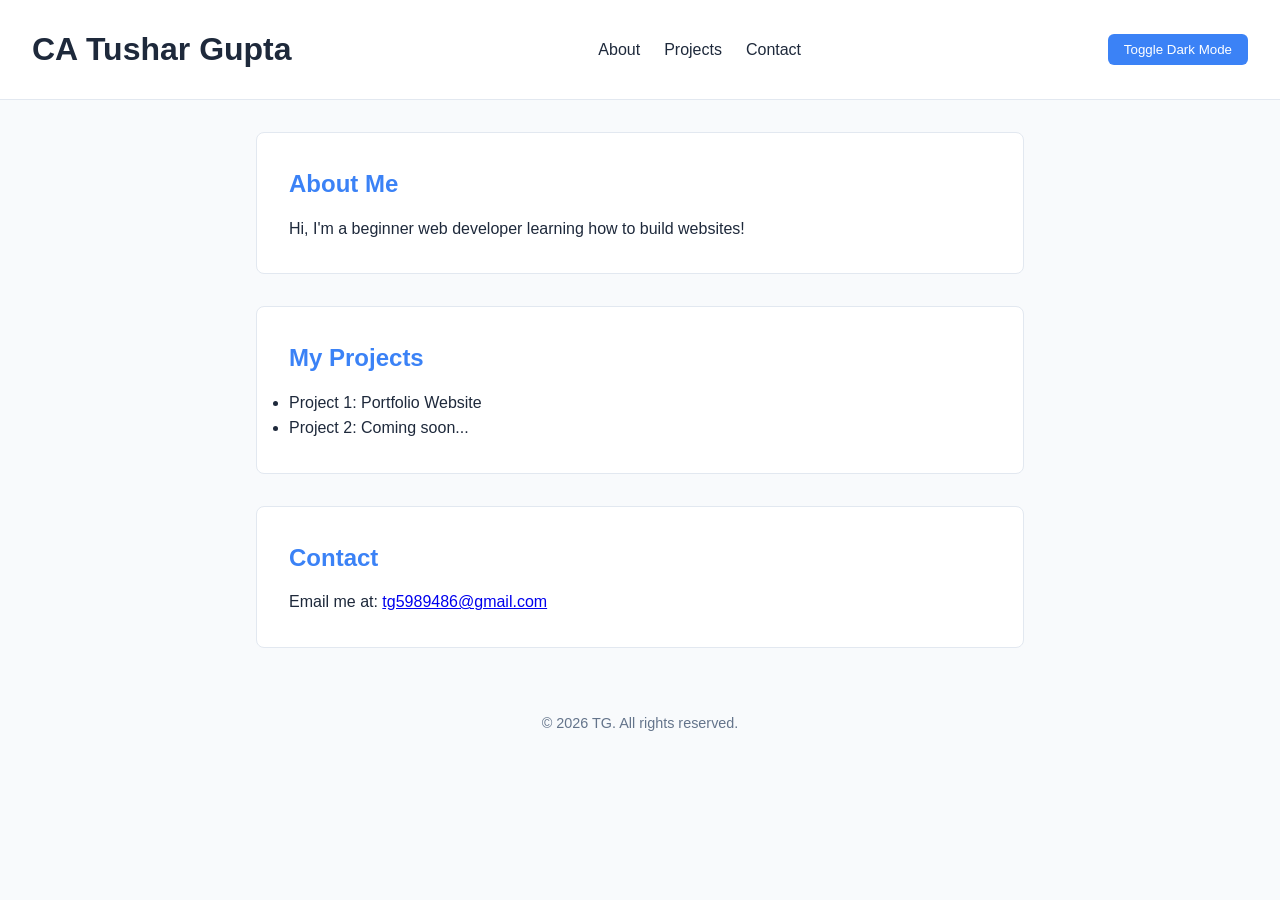
==== index.html @ ab3cef5e "feat: create portfolio website with dark mode" ====
<!DOCTYPE html>
<html lang="en">

<head>
    <meta charset="UTF-8">
    <meta name="viewport" content="width=device-width, initial-scale=1.0">
    <title>My Personal Portfolio</title>
    <link rel="stylesheet" href="style.css">
</head>

<body>

    <!-- Header: Contains the website title & navigation-->
    <header>
        <h1>
            CA Tushar Gupta
        </h1>

        <nav>
            <ul>
                <li><a href="#about">About</a></li>
                <li><a href="#projects">Projects</a></li>
                <li><a href="#contact">Contact</a></li>
            </ul>
        </nav>

        <!--We will use this button later for dark mode features-->
        <button id="theme-toggle">Toggle Dark Mode</button>

    </header>

    <!-- MAIN: The primary content of the page -->
    <main>

        <section id="about">
            <h2>About Me</h2>
            <p>Hi, I'm a beginner web developer learning how to build websites!</p>
        </section>
        <section id="projects">
            <h2>My Projects</h2>
            <ul>
                <li>Project 1: Portfolio Website</li>
                <li>Project 2: Coming soon...</li>
            </ul>
        </section>
        <section id="contact">
            <h2>Contact</h2>
            <p>Email me at: <a href="mailto:[EMAIL_ADDRESS]">tg5989486@gmail.com</a></p>
        </section>
    </main>
    <!-- FOOTER: Copyright info, social links, etc. -->
    <footer>
        <p>&copy; 2026 TG. All rights reserved.</p>
    </footer>

    <!-- Add this right before </body> -->
    <script src="script.js"></script>
</body>

</html>
---- style.css ----
/* 1. Global Reset & Variables */
:root {
    --bg-color: #f8fafc;
    --text-color: #1e293b;
    --card-bg: #ffffff;
    --primary-color: #3b82f6;
    --border-color: #e2e8f0;
}

* {
    margin: 0;
    padding: 0;
    box-sizing: border-box;
}

body {
    font-family: -apple-system, BlinkMacSystemFont, "Segoe UI", Roboto, sans-serif;
    background-color: var(--bg-color);
    color: var(--text-color);
    line-height: 1.6;
    transition: background-color 0.3s ease, color 0.3s ease;
}

/* 2. Header & Navigation (using Flexbox) */
header {
    display: flex;
    justify-content: space-between;
    align-items: center;
    padding: 1.5rem 2rem;
    background-color: var(--card-bg);
    border-bottom: 1px solid var(--border-color);
}

nav ul {
    display: flex;
    list-style: none;
    gap: 1.5rem;
}

nav a {
    text-decoration: none;
    color: var(--text-color);
    font-weight: 500;
}

nav a:hover {
    color: var(--primary-color);
}

/* 3. Dark Mode Button */
#theme-toggle {
    padding: 0.5rem 1rem;
    cursor: pointer;
    background-color: var(--primary-color);
    color: white;
    border: none;
    border-radius: 6px;
    font-weight: 500;
}

#theme-toggle:hover {
    opacity: 0.9;
}

/* 4. Main Content */
main {
    max-width: 800px;
    margin: 2rem auto;
    padding: 0 1rem;
    display: flex;
    flex-direction: column;
    gap: 2rem;
}

section {
    background-color: var(--card-bg);
    padding: 2rem;
    border-radius: 8px;
    border: 1px solid var(--border-color);
}

section h2 {
    margin-bottom: 0.75rem;
    color: var(--primary-color);
}

/* 5. Footer */
footer {
    text-align: center;
    padding: 2rem;
    font-size: 0.9rem;
    color: #64748b;
}

/* 6. Dark Theme Class (We will toggle this in Step 4 with JavaScript) */
body.dark-mode {
    --bg-color: #0f172a;
    --text-color: #f1f5f9;
    --card-bg: #1e293b;
    --border-color: #334155;
    --primary-color: #60a5fa;
}
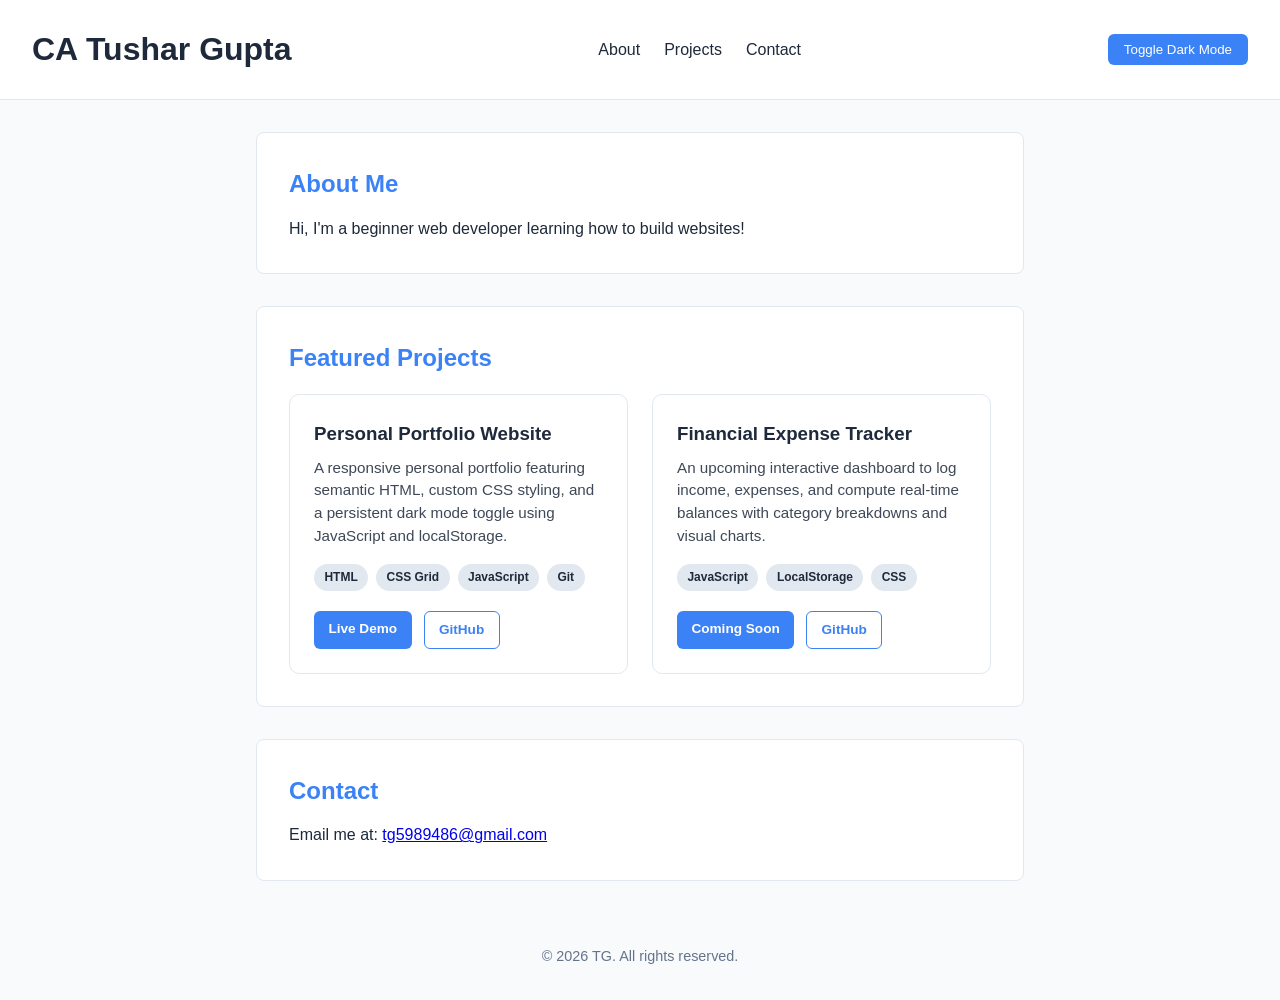
==== commit 79a7af72: "feat: add interactive project card grid" ====
--- a/index.html
+++ b/index.html
@@ -36,12 +36,50 @@
             <h2>About Me</h2>
             <p>Hi, I'm a beginner web developer learning how to build websites!</p>
         </section>
+
         <section id="projects">
-            <h2>My Projects</h2>
-            <ul>
-                <li>Project 1: Portfolio Website</li>
-                <li>Project 2: Coming soon...</li>
-            </ul>
+            <h2>Featured Projects</h2>
+            <div class="project-grid">
+                <!-- Project 1 -->
+                <article class="project-card">
+                    <div>
+                        <h3>Personal Portfolio Website</h3>
+                        <p>
+                            A responsive personal portfolio featuring semantic HTML, custom CSS styling,
+                            and a persistent dark mode toggle using JavaScript and localStorage.
+                        </p>
+                        <div class="project-tags">
+                            <span class="tag">HTML</span>
+                            <span class="tag">CSS Grid</span>
+                            <span class="tag">JavaScript</span>
+                            <span class="tag">Git</span>
+                        </div>
+                    </div>
+                    <div class="project-links">
+                        <a href="https://tg887.github.io/Personal-Portfolio-Website/" class="btn-primary">Live Demo</a>
+                        <a href="https://github.com/tg887/" target="_blank" class="btn-secondary">GitHub</a>
+                    </div>
+                </article>
+                <!-- Project 2 (Placeholder for your next build!) -->
+                <article class="project-card">
+                    <div>
+                        <h3>Financial Expense Tracker</h3>
+                        <p>
+                            An upcoming interactive dashboard to log income, expenses, and compute real-time balances
+                            with category breakdowns and visual charts.
+                        </p>
+                        <div class="project-tags">
+                            <span class="tag">JavaScript</span>
+                            <span class="tag">LocalStorage</span>
+                            <span class="tag">CSS</span>
+                        </div>
+                    </div>
+                    <div class="project-links">
+                        <a href="#" class="btn-primary">Coming Soon</a>
+                        <a href="https://github.com" target="_blank" class="btn-secondary">GitHub</a>
+                    </div>
+                </article>
+            </div>
         </section>
         <section id="contact">
             <h2>Contact</h2>
--- a/style.css
+++ b/style.css
@@ -99,4 +99,101 @@
     --card-bg: #1e293b;
     --border-color: #334155;
     --primary-color: #60a5fa;
+}
+
+/* =========================================
+   Project Cards & Grid Layout
+   ========================================= */
+/* 1. Responsive Grid Container */
+.project-grid {
+    display: grid;
+    grid-template-columns: repeat(auto-fit, minmax(260px, 1fr));
+    gap: 1.5rem;
+    margin-top: 1rem;
+}
+
+/* 2. Individual Card */
+.project-card {
+    background-color: var(--card-bg);
+    border: 1px solid var(--border-color);
+    border-radius: 10px;
+    padding: 1.5rem;
+    display: flex;
+    flex-direction: column;
+    justify-content: space-between;
+    transition: transform 0.25s ease, box-shadow 0.25s ease, border-color 0.25s ease;
+}
+
+/* Card Hover Animation (lift effect + subtle glow) */
+.project-card:hover {
+    transform: translateY(-6px);
+    box-shadow: 0 10px 20px rgba(0, 0, 0, 0.08);
+    border-color: var(--primary-color);
+}
+
+.project-card h3 {
+    margin-bottom: 0.5rem;
+    color: var(--text-color);
+}
+
+.project-card p {
+    font-size: 0.95rem;
+    color: var(--text-color);
+    opacity: 0.85;
+    margin-bottom: 1rem;
+    line-height: 1.5;
+}
+
+/* 3. Tech Stack Tags / Badges */
+.project-tags {
+    display: flex;
+    flex-wrap: wrap;
+    gap: 0.5rem;
+    margin-bottom: 1.25rem;
+}
+
+.tag {
+    font-size: 0.75rem;
+    font-weight: 600;
+    padding: 0.25rem 0.65rem;
+    border-radius: 20px;
+    background-color: var(--border-color);
+    color: var(--text-color);
+}
+
+/* 4. Action Buttons / Links */
+.project-links {
+    display: flex;
+    gap: 0.75rem;
+}
+
+.project-links a {
+    text-decoration: none;
+    font-size: 0.85rem;
+    font-weight: 600;
+    padding: 0.45rem 0.9rem;
+    border-radius: 6px;
+    transition: all 0.2s ease;
+}
+
+/* Primary Button (e.g., Live Demo) */
+.project-links a.btn-primary {
+    background-color: var(--primary-color);
+    color: #ffffff;
+}
+
+.project-links a.btn-primary:hover {
+    opacity: 0.9;
+}
+
+/* Secondary Button (e.g., GitHub Code) */
+.project-links a.btn-secondary {
+    background-color: transparent;
+    color: var(--primary-color);
+    border: 1px solid var(--primary-color);
+}
+
+.project-links a.btn-secondary:hover {
+    background-color: var(--primary-color);
+    color: #ffffff;
 }
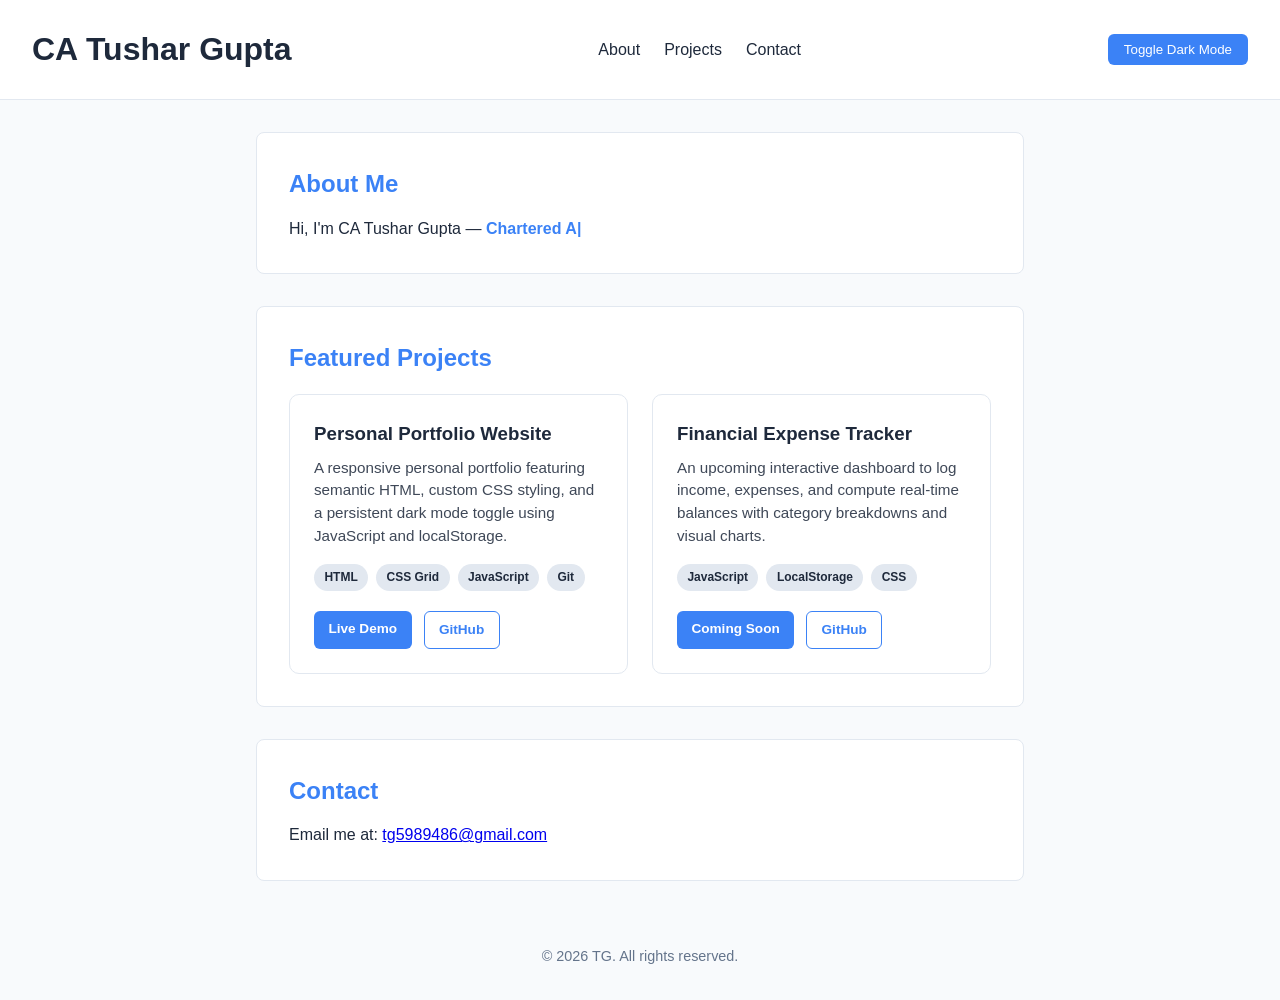
==== commit c3fbe07f: "feat: cursor blinking & professions." ====
--- a/index.html
+++ b/index.html
@@ -34,7 +34,11 @@
 
         <section id="about">
             <h2>About Me</h2>
-            <p>Hi, I'm a beginner web developer learning how to build websites!</p>
+            <p>
+                Hi, I'm CA Tushar Gupta — <span id="typewriter"
+                    style="color: var(--primary-color); font-weight: 700;"></span><span class="cursor">|</span>
+            </p>
+
         </section>
 
         <section id="projects">
--- a/style.css
+++ b/style.css
@@ -196,4 +196,23 @@
 .project-links a.btn-secondary:hover {
     background-color: var(--primary-color);
     color: #ffffff;
+}
+
+/* Blinking Cursor Animation */
+.cursor {
+    font-weight: 700;
+    color: var(--primary-color);
+    animation: blink 0.8s infinite;
+}
+
+@keyframes blink {
+
+    0%,
+    100% {
+        opacity: 1;
+    }
+
+    50% {
+        opacity: 0;
+    }
 }
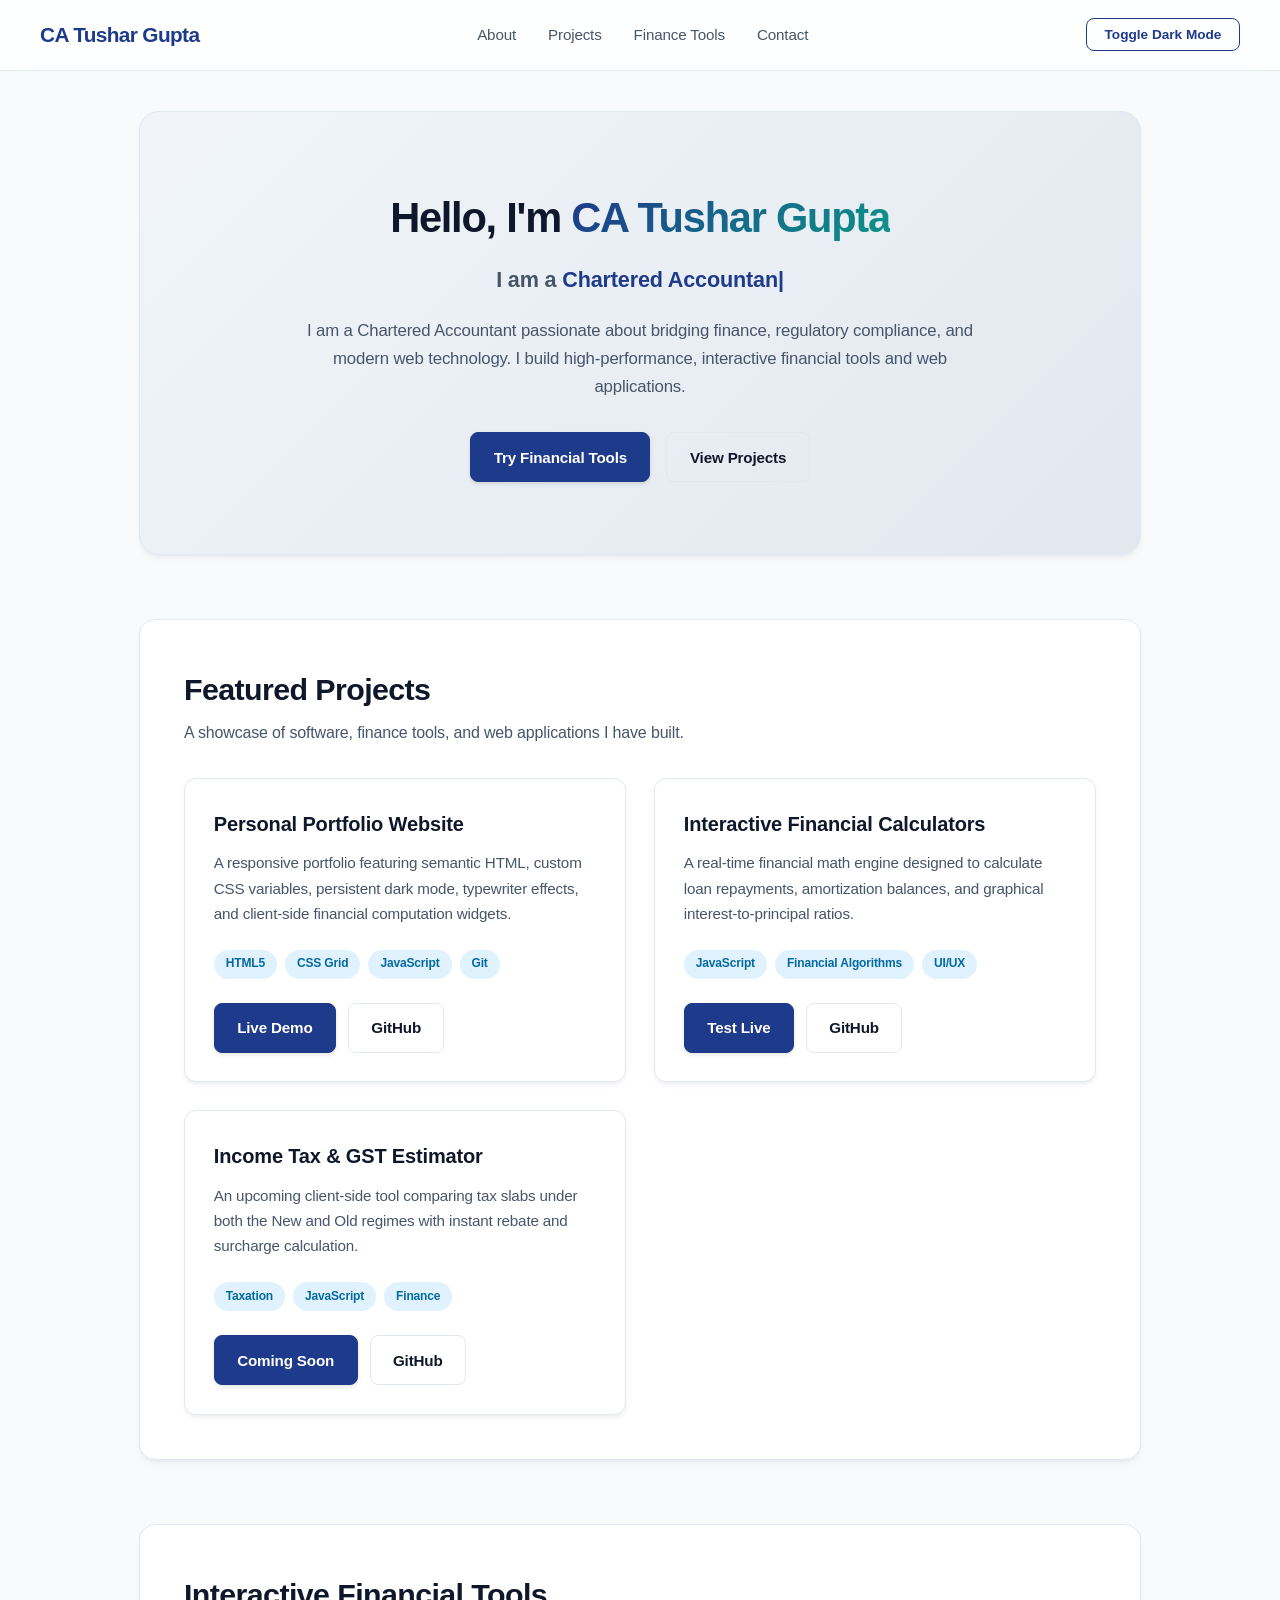
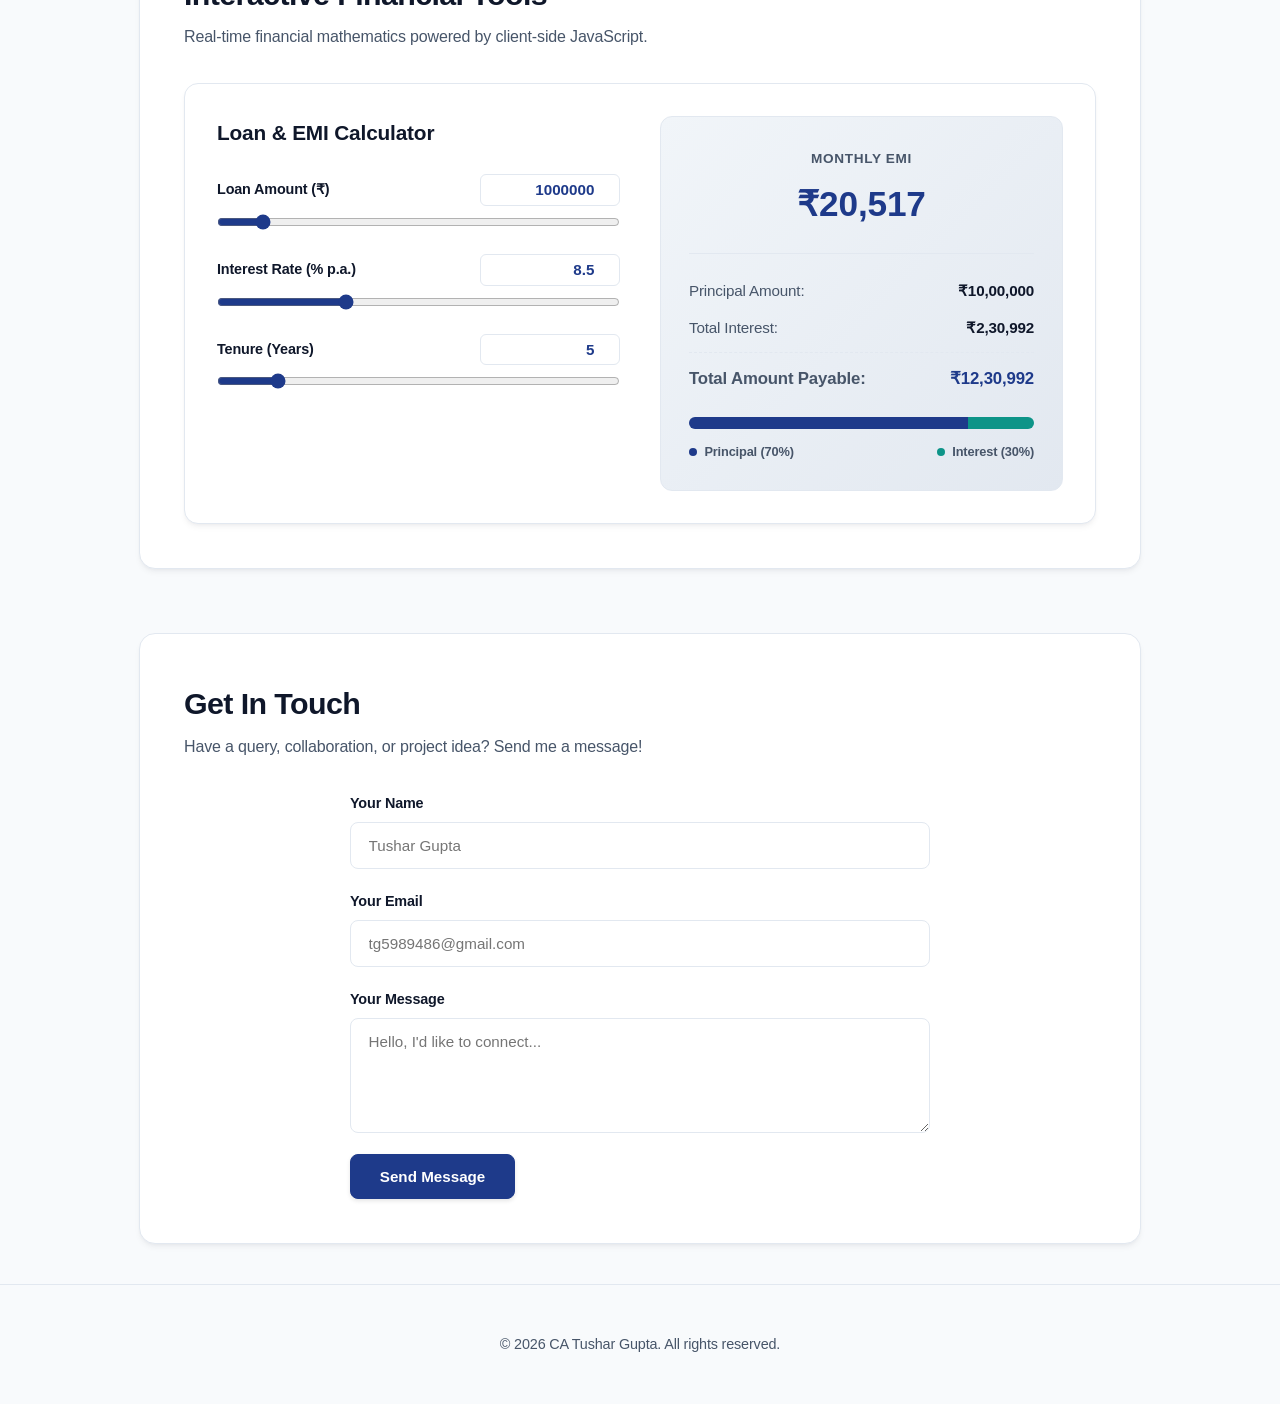
==== commit f0ff806b: "feat: add dedicated finance tools suite with 5 calculators" ====
--- a/index.html
+++ b/index.html
@@ -4,99 +4,240 @@
 <head>
     <meta charset="UTF-8">
     <meta name="viewport" content="width=device-width, initial-scale=1.0">
-    <title>My Personal Portfolio</title>
+    <title>CA Tushar Gupta | Portfolio & Financial Tools</title>
     <link rel="stylesheet" href="style.css">
 </head>
 
 <body>
 
-    <!-- Header: Contains the website title & navigation-->
+    <!-- HEADER / NAVIGATION -->
     <header>
-        <h1>
-            CA Tushar Gupta
-        </h1>
+        <div class="logo">CA Tushar Gupta</div>
 
         <nav>
-            <ul>
+            <ul class="nav-links">
                 <li><a href="#about">About</a></li>
                 <li><a href="#projects">Projects</a></li>
+                <li><a href="#finance-tools">Finance Tools</a></li>
                 <li><a href="#contact">Contact</a></li>
             </ul>
         </nav>
 
-        <!--We will use this button later for dark mode features-->
-        <button id="theme-toggle">Toggle Dark Mode</button>
-
+        <button id="theme-toggle" aria-label="Toggle theme">Toggle Dark Mode</button>
     </header>
 
-    <!-- MAIN: The primary content of the page -->
+    <!-- MAIN CONTENT -->
     <main>
 
-        <section id="about">
-            <h2>About Me</h2>
-            <p>
-                Hi, I'm CA Tushar Gupta — <span id="typewriter"
-                    style="color: var(--primary-color); font-weight: 700;"></span><span class="cursor">|</span>
-            </p>
-
-        </section>
-
+        <!-- ABOUT / HERO SECTION -->
+        <section id="about" class="hero-section">
+            <div class="hero-content">
+                <h2>Hello, I'm <span class="highlight">CA Tushar Gupta</span></h2>
+                <h3 class="typewriter-container">
+                    I am a <span id="typewriter"></span><span class="cursor">|</span>
+                </h3>
+                <p>
+                    I am a Chartered Accountant passionate about bridging finance, regulatory compliance,
+                    and modern web technology. I build high-performance, interactive financial tools and web
+                    applications.
+                </p>
+                <div class="hero-buttons">
+                    <a href="#finance-tools" class="btn-primary">Try Financial Tools</a>
+                    <a href="#projects" class="btn-secondary">View Projects</a>
+                </div>
+            </div>
+        </section>
+
+        <!-- FEATURED PROJECTS SECTION -->
         <section id="projects">
-            <h2>Featured Projects</h2>
+            <h2 class="section-title">Featured Projects</h2>
+            <p class="section-subtitle">A showcase of software, finance tools, and web applications I have built.</p>
+
             <div class="project-grid">
-                <!-- Project 1 -->
+
+                <!-- Project Card 1 -->
                 <article class="project-card">
-                    <div>
+                    <div class="card-content">
                         <h3>Personal Portfolio Website</h3>
                         <p>
-                            A responsive personal portfolio featuring semantic HTML, custom CSS styling,
-                            and a persistent dark mode toggle using JavaScript and localStorage.
+                            A responsive portfolio featuring semantic HTML, custom CSS variables,
+                            persistent dark mode, typewriter effects, and client-side financial computation widgets.
                         </p>
                         <div class="project-tags">
-                            <span class="tag">HTML</span>
+                            <span class="tag">HTML5</span>
                             <span class="tag">CSS Grid</span>
                             <span class="tag">JavaScript</span>
                             <span class="tag">Git</span>
                         </div>
                     </div>
                     <div class="project-links">
-                        <a href="https://tg887.github.io/Personal-Portfolio-Website/" class="btn-primary">Live Demo</a>
-                        <a href="https://github.com/tg887/" target="_blank" class="btn-secondary">GitHub</a>
+                        <a href="#" class="btn-primary">Live Demo</a>
+                        <a href="https://github.com" target="_blank" rel="noopener noreferrer"
+                            class="btn-secondary">GitHub</a>
                     </div>
                 </article>
-                <!-- Project 2 (Placeholder for your next build!) -->
+
+                <!-- Project Card 2 -->
                 <article class="project-card">
-                    <div>
-                        <h3>Financial Expense Tracker</h3>
+                    <div class="card-content">
+                        <h3>Interactive Financial Calculators</h3>
                         <p>
-                            An upcoming interactive dashboard to log income, expenses, and compute real-time balances
-                            with category breakdowns and visual charts.
+                            A real-time financial math engine designed to calculate loan repayments,
+                            amortization balances, and graphical interest-to-principal ratios.
                         </p>
                         <div class="project-tags">
                             <span class="tag">JavaScript</span>
-                            <span class="tag">LocalStorage</span>
-                            <span class="tag">CSS</span>
+                            <span class="tag">Financial Algorithms</span>
+                            <span class="tag">UI/UX</span>
+                        </div>
+                    </div>
+                    <div class="project-links">
+                        <a href="#finance-tools" class="btn-primary">Test Live</a>
+                        <a href="https://github.com" target="_blank" rel="noopener noreferrer"
+                            class="btn-secondary">GitHub</a>
+                    </div>
+                </article>
+
+                <!-- Project Card 3 -->
+                <article class="project-card">
+                    <div class="card-content">
+                        <h3>Income Tax & GST Estimator</h3>
+                        <p>
+                            An upcoming client-side tool comparing tax slabs under both the New and Old regimes
+                            with instant rebate and surcharge calculation.
+                        </p>
+                        <div class="project-tags">
+                            <span class="tag">Taxation</span>
+                            <span class="tag">JavaScript</span>
+                            <span class="tag">Finance</span>
                         </div>
                     </div>
                     <div class="project-links">
                         <a href="#" class="btn-primary">Coming Soon</a>
-                        <a href="https://github.com" target="_blank" class="btn-secondary">GitHub</a>
+                        <a href="https://github.com" target="_blank" rel="noopener noreferrer"
+                            class="btn-secondary">GitHub</a>
                     </div>
                 </article>
-            </div>
-        </section>
+
+            </div>
+        </section>
+
+        <!-- FINANCIAL TOOLS SECTION -->
+        <section id="finance-tools">
+            <h2 class="section-title">Interactive Financial Tools</h2>
+            <p class="section-subtitle">Real-time financial mathematics powered by client-side JavaScript.</p>
+
+            <div class="calculator-card">
+                <!-- Inputs & Sliders -->
+                <div class="calculator-inputs">
+                    <h3>Loan & EMI Calculator</h3>
+
+                    <div class="calc-group">
+                        <div class="calc-label-row">
+                            <label for="loan-amount">Loan Amount (₹)</label>
+                            <input type="number" id="loan-amount" min="10000" max="10000000" step="10000"
+                                value="1000000">
+                        </div>
+                        <input type="range" id="loan-amount-range" min="10000" max="10000000" step="10000"
+                            value="1000000">
+                    </div>
+
+                    <div class="calc-group">
+                        <div class="calc-label-row">
+                            <label for="interest-rate">Interest Rate (% p.a.)</label>
+                            <input type="number" id="interest-rate" min="1" max="25" step="0.1" value="8.5">
+                        </div>
+                        <input type="range" id="interest-rate-range" min="1" max="25" step="0.1" value="8.5">
+                    </div>
+
+                    <div class="calc-group">
+                        <div class="calc-label-row">
+                            <label for="loan-tenure">Tenure (Years)</label>
+                            <input type="number" id="loan-tenure" min="1" max="30" step="1" value="5">
+                        </div>
+                        <input type="range" id="loan-tenure-range" min="1" max="30" step="1" value="5">
+                    </div>
+                </div>
+
+                <!-- Results & Visual Ratio Bar -->
+                <div class="calculator-results">
+                    <div class="emi-display">
+                        <span class="emi-label">Monthly EMI</span>
+                        <div class="emi-value" id="res-emi">₹0</div>
+                    </div>
+
+                    <div class="results-breakdown">
+                        <div class="breakdown-row">
+                            <span>Principal Amount:</span>
+                            <strong id="res-principal">₹0</strong>
+                        </div>
+                        <div class="breakdown-row">
+                            <span>Total Interest:</span>
+                            <strong id="res-interest">₹0</strong>
+                        </div>
+                        <div class="breakdown-row total-row">
+                            <span>Total Amount Payable:</span>
+                            <strong id="res-total">₹0</strong>
+                        </div>
+                    </div>
+
+                    <div class="chart-container">
+                        <div class="ratio-bar">
+                            <div id="bar-principal" class="bar-fill principal-fill" style="width: 70%;"></div>
+                            <div id="bar-interest" class="bar-fill interest-fill" style="width: 30%;"></div>
+                        </div>
+                        <div class="chart-legend">
+                            <span><i class="legend-dot principal-dot"></i> Principal (<span
+                                    id="pct-principal">70%</span>)</span>
+                            <span><i class="legend-dot interest-dot"></i> Interest (<span
+                                    id="pct-interest">30%</span>)</span>
+                        </div>
+                    </div>
+                </div>
+            </div>
+        </section>
+
+        <!-- CONTACT SECTION -->
         <section id="contact">
-            <h2>Contact</h2>
-            <p>Email me at: <a href="mailto:[EMAIL_ADDRESS]">tg5989486@gmail.com</a></p>
-        </section>
+            <h2 class="section-title">Get In Touch</h2>
+            <p class="section-subtitle">Have a query, collaboration, or project idea? Send me a message!</p>
+
+            <div class="contact-container">
+                <form id="contact-form" class="contact-form">
+                    <div class="form-group">
+                        <label for="name">Your Name</label>
+                        <input type="text" id="name" required placeholder="Tushar Gupta">
+                    </div>
+
+                    <div class="form-group">
+                        <label for="email">Your Email</label>
+                        <input type="email" id="email" required placeholder="tg5989486@gmail.com">
+                    </div>
+
+                    <div class="form-group">
+                        <label for="message">Your Message</label>
+                        <textarea id="message" rows="5" required placeholder="Hello, I'd like to connect..."></textarea>
+                    </div>
+
+                    <button type="submit" class="btn-primary submit-btn">Send Message</button>
+                    <p id="form-feedback" class="form-feedback"></p>
+                </form>
+            </div>
+        </section>
+
     </main>
-    <!-- FOOTER: Copyright info, social links, etc. -->
+
+    <!-- FLOATING SCROLL TO TOP BUTTON -->
+    <button id="scroll-top" aria-label="Scroll to top">↑</button>
+
+    <!-- FOOTER -->
     <footer>
-        <p>&copy; 2026 TG. All rights reserved.</p>
+        <p>&copy; 2026 CA Tushar Gupta. All rights reserved.</p>
     </footer>
 
-    <!-- Add this right before </body> -->
+    <!-- SCRIPT -->
     <script src="script.js"></script>
+    <script src="finance-tools.js"></script>
 </body>
 
 </html>
--- a/style.css
+++ b/style.css
@@ -1,10 +1,48 @@
-/* 1. Global Reset & Variables */
+/* =========================================================
+   1. Theme Variables & Executive Styling System
+   ========================================================= */
 :root {
     --bg-color: #f8fafc;
-    --text-color: #1e293b;
+    --text-color: #0f172a;
+    --text-muted: #475569;
     --card-bg: #ffffff;
-    --primary-color: #3b82f6;
+    --hero-bg: linear-gradient(135deg, #f1f5f9 0%, #e2e8f0 100%);
+
+    --primary-color: #1e3a8a;
+    /* Deep Navy */
+    --primary-hover: #172554;
+    --accent-color: #0d9488;
+    /* Fintech Teal */
+    --tag-bg: #e0f2fe;
+    --tag-text: #0369a1;
+
     --border-color: #e2e8f0;
+    --input-bg: #ffffff;
+
+    --card-shadow: 0 4px 6px -1px rgba(15, 23, 42, 0.05), 0 2px 4px -2px rgba(15, 23, 42, 0.05);
+    --card-shadow-hover: 0 20px 25px -5px rgba(15, 23, 42, 0.1), 0 8px 10px -6px rgba(15, 23, 42, 0.08);
+}
+
+body.dark-mode {
+    --bg-color: #090d16;
+    /* Obsidian Dark */
+    --text-color: #f8fafc;
+    --text-muted: #94a3b8;
+    --card-bg: #111827;
+    --hero-bg: linear-gradient(135deg, #111827 0%, #0f172a 100%);
+
+    --primary-color: #38bdf8;
+    /* Luminous Sky Blue */
+    --primary-hover: #7dd3fc;
+    --accent-color: #2dd4bf;
+    --tag-bg: #0f2e4a;
+    --tag-text: #7dd3fc;
+
+    --border-color: #1e293b;
+    --input-bg: #0b1120;
+
+    --card-shadow: 0 4px 6px -1px rgba(0, 0, 0, 0.3);
+    --card-shadow-hover: 0 20px 25px -5px rgba(0, 0, 0, 0.5), 0 0 15px rgba(56, 189, 248, 0.15);
 }
 
 * {
@@ -13,206 +51,684 @@
     box-sizing: border-box;
 }
 
+html {
+    scroll-behavior: smooth;
+}
+
 body {
-    font-family: -apple-system, BlinkMacSystemFont, "Segoe UI", Roboto, sans-serif;
+    font-family: -apple-system, BlinkMacSystemFont, "Segoe UI", Roboto, "Helvetica Neue", sans-serif;
     background-color: var(--bg-color);
     color: var(--text-color);
-    line-height: 1.6;
+    line-height: 1.65;
+    letter-spacing: -0.01em;
     transition: background-color 0.3s ease, color 0.3s ease;
 }
 
-/* 2. Header & Navigation (using Flexbox) */
+/* =========================================================
+   2. Sticky Navigation Bar
+   ========================================================= */
 header {
+    position: sticky;
+    top: 0;
+    z-index: 100;
     display: flex;
     justify-content: space-between;
     align-items: center;
-    padding: 1.5rem 2rem;
+    padding: 1.1rem 2.5rem;
+    background-color: rgba(255, 255, 255, 0.85);
+    border-bottom: 1px solid var(--border-color);
+    backdrop-filter: blur(12px);
+    -webkit-backdrop-filter: blur(12px);
+}
+
+body.dark-mode header {
+    background-color: rgba(17, 24, 39, 0.85);
+}
+
+.logo {
+    font-size: 1.3rem;
+    font-weight: 800;
+    letter-spacing: -0.03em;
+    color: var(--primary-color);
+}
+
+.nav-links {
+    display: flex;
+    list-style: none;
+    gap: 2rem;
+}
+
+.nav-links a {
+    text-decoration: none;
+    color: var(--text-muted);
+    font-weight: 500;
+    font-size: 0.95rem;
+    transition: color 0.2s ease;
+}
+
+.nav-links a:hover {
+    color: var(--primary-color);
+}
+
+#theme-toggle {
+    padding: 0.5rem 1.1rem;
+    font-size: 0.85rem;
+    cursor: pointer;
+    background-color: transparent;
+    color: var(--primary-color);
+    border: 1.5px solid var(--primary-color);
+    border-radius: 8px;
+    font-weight: 600;
+    transition: all 0.25s ease;
+}
+
+#theme-toggle:hover {
+    background-color: var(--primary-color);
+    color: #ffffff;
+}
+
+body.dark-mode #theme-toggle:hover {
+    color: #090d16;
+}
+
+/* =========================================================
+   3. Main Layout & Section Cards
+   ========================================================= */
+main {
+    max-width: 1050px;
+    margin: 0 auto;
+    padding: 2.5rem 1.5rem;
+    display: flex;
+    flex-direction: column;
+    gap: 4rem;
+}
+
+section {
+    padding: 2.75rem;
     background-color: var(--card-bg);
-    border-bottom: 1px solid var(--border-color);
-}
-
-nav ul {
-    display: flex;
-    list-style: none;
-    gap: 1.5rem;
-}
-
-nav a {
+    border: 1px solid var(--border-color);
+    border-radius: 16px;
+    box-shadow: var(--card-shadow);
+}
+
+.section-title {
+    font-size: 1.9rem;
+    font-weight: 700;
+    letter-spacing: -0.02em;
+    margin-bottom: 0.35rem;
+    color: var(--text-color);
+}
+
+.section-subtitle {
+    color: var(--text-muted);
+    font-size: 1rem;
+    margin-bottom: 2rem;
+}
+
+/* =========================================================
+   4. Hero / About Section & Typewriter
+   ========================================================= */
+.hero-section {
+    background: var(--hero-bg);
+    border: 1px solid var(--border-color);
+    text-align: center;
+    padding: 4.5rem 2rem;
+    border-radius: 20px;
+}
+
+.hero-content h2 {
+    font-size: 2.6rem;
+    font-weight: 800;
+    letter-spacing: -0.03em;
+    margin-bottom: 0.6rem;
+}
+
+.highlight {
+    background: linear-gradient(135deg, var(--primary-color), var(--accent-color));
+    -webkit-background-clip: text;
+    background-clip: text;
+    -webkit-text-fill-color: transparent;
+}
+
+.typewriter-container {
+    font-size: 1.35rem;
+    font-weight: 600;
+    color: var(--text-muted);
+    min-height: 2.2rem;
+    margin-bottom: 1.25rem;
+}
+
+#typewriter {
+    color: var(--primary-color);
+    font-weight: 700;
+}
+
+.cursor {
+    font-weight: 700;
+    color: var(--primary-color);
+    animation: blink 0.8s infinite;
+}
+
+@keyframes blink {
+
+    0%,
+    100% {
+        opacity: 1;
+    }
+
+    50% {
+        opacity: 0;
+    }
+}
+
+.hero-content p {
+    max-width: 680px;
+    margin: 0 auto;
+    font-size: 1.05rem;
+    color: var(--text-muted);
+}
+
+.hero-buttons {
+    display: flex;
+    justify-content: center;
+    gap: 1rem;
+    margin-top: 2rem;
+}
+
+/* =========================================================
+   5. Reusable Buttons
+   ========================================================= */
+.btn-primary,
+.btn-secondary {
+    display: inline-block;
+    padding: 0.7rem 1.4rem;
+    border-radius: 8px;
+    font-weight: 600;
+    font-size: 0.95rem;
     text-decoration: none;
-    color: var(--text-color);
-    font-weight: 500;
-}
-
-nav a:hover {
-    color: var(--primary-color);
-}
-
-/* 3. Dark Mode Button */
-#theme-toggle {
-    padding: 0.5rem 1rem;
     cursor: pointer;
+    transition: all 0.25s ease;
+}
+
+.btn-primary {
     background-color: var(--primary-color);
-    color: white;
-    border: none;
-    border-radius: 6px;
-    font-weight: 500;
-}
-
-#theme-toggle:hover {
-    opacity: 0.9;
-}
-
-/* 4. Main Content */
-main {
-    max-width: 800px;
-    margin: 2rem auto;
-    padding: 0 1rem;
-    display: flex;
-    flex-direction: column;
-    gap: 2rem;
-}
-
-section {
-    background-color: var(--card-bg);
-    padding: 2rem;
-    border-radius: 8px;
-    border: 1px solid var(--border-color);
-}
-
-section h2 {
-    margin-bottom: 0.75rem;
-    color: var(--primary-color);
-}
-
-/* 5. Footer */
-footer {
-    text-align: center;
-    padding: 2rem;
-    font-size: 0.9rem;
-    color: #64748b;
-}
-
-/* 6. Dark Theme Class (We will toggle this in Step 4 with JavaScript) */
-body.dark-mode {
-    --bg-color: #0f172a;
-    --text-color: #f1f5f9;
-    --card-bg: #1e293b;
-    --border-color: #334155;
-    --primary-color: #60a5fa;
-}
-
-/* =========================================
-   Project Cards & Grid Layout
-   ========================================= */
-/* 1. Responsive Grid Container */
+    color: #ffffff;
+    border: 1px solid var(--primary-color);
+    box-shadow: 0 2px 4px rgba(0, 0, 0, 0.1);
+}
+
+body.dark-mode .btn-primary {
+    color: #090d16;
+}
+
+.btn-primary:hover {
+    background-color: var(--primary-hover);
+    border-color: var(--primary-hover);
+    transform: translateY(-2px);
+    box-shadow: 0 6px 12px rgba(0, 0, 0, 0.15);
+}
+
+.btn-secondary {
+    background-color: transparent;
+    color: var(--text-color);
+    border: 1.5px solid var(--border-color);
+}
+
+.btn-secondary:hover {
+    border-color: var(--primary-color);
+    color: var(--primary-color);
+    transform: translateY(-2px);
+}
+
+/* =========================================================
+   6. Project Grid & Cards
+   ========================================================= */
 .project-grid {
     display: grid;
-    grid-template-columns: repeat(auto-fit, minmax(260px, 1fr));
-    gap: 1.5rem;
-    margin-top: 1rem;
-}
-
-/* 2. Individual Card */
+    grid-template-columns: repeat(auto-fit, minmax(290px, 1fr));
+    gap: 1.75rem;
+}
+
 .project-card {
     background-color: var(--card-bg);
     border: 1px solid var(--border-color);
-    border-radius: 10px;
-    padding: 1.5rem;
+    border-radius: 12px;
+    padding: 1.8rem;
     display: flex;
     flex-direction: column;
     justify-content: space-between;
-    transition: transform 0.25s ease, box-shadow 0.25s ease, border-color 0.25s ease;
-}
-
-/* Card Hover Animation (lift effect + subtle glow) */
+    box-shadow: var(--card-shadow);
+    transition: transform 0.3s ease, box-shadow 0.3s ease, border-color 0.3s ease;
+}
+
 .project-card:hover {
     transform: translateY(-6px);
-    box-shadow: 0 10px 20px rgba(0, 0, 0, 0.08);
+    box-shadow: var(--card-shadow-hover);
     border-color: var(--primary-color);
 }
 
 .project-card h3 {
-    margin-bottom: 0.5rem;
+    font-size: 1.25rem;
+    font-weight: 700;
+    margin-bottom: 0.6rem;
     color: var(--text-color);
 }
 
 .project-card p {
     font-size: 0.95rem;
-    color: var(--text-color);
-    opacity: 0.85;
-    margin-bottom: 1rem;
-    line-height: 1.5;
-}
-
-/* 3. Tech Stack Tags / Badges */
+    color: var(--text-muted);
+    margin-bottom: 1.5rem;
+}
+
 .project-tags {
     display: flex;
     flex-wrap: wrap;
     gap: 0.5rem;
-    margin-bottom: 1.25rem;
+    margin-bottom: 1.5rem;
 }
 
 .tag {
     font-size: 0.75rem;
+    font-weight: 700;
+    padding: 0.3rem 0.75rem;
+    border-radius: 20px;
+    background-color: var(--tag-bg);
+    color: var(--tag-text);
+}
+
+.project-links {
+    display: flex;
+    gap: 0.75rem;
+}
+
+/* =========================================================
+   7. Financial Calculator Styling
+   ========================================================= */
+.calculator-card {
+    display: grid;
+    grid-template-columns: 1fr 1fr;
+    gap: 2.5rem;
+    background-color: var(--card-bg);
+    border: 1px solid var(--border-color);
+    border-radius: 14px;
+    padding: 2rem;
+    box-shadow: var(--card-shadow);
+}
+
+.calculator-inputs h3 {
+    font-size: 1.3rem;
+    margin-bottom: 1.5rem;
+    color: var(--text-color);
+}
+
+.calc-group {
+    display: flex;
+    flex-direction: column;
+    gap: 0.5rem;
+    margin-bottom: 1.5rem;
+}
+
+.calc-label-row {
+    display: flex;
+    justify-content: space-between;
+    align-items: center;
+}
+
+.calc-label-row label {
+    font-size: 0.9rem;
     font-weight: 600;
-    padding: 0.25rem 0.65rem;
-    border-radius: 20px;
+    color: var(--text-color);
+}
+
+.calc-label-row input[type="number"] {
+    width: 140px;
+    padding: 0.4rem 0.6rem;
+    border-radius: 6px;
+    border: 1px solid var(--border-color);
+    background-color: var(--input-bg);
+    color: var(--primary-color);
+    font-weight: 700;
+    font-size: 0.95rem;
+    text-align: right;
+    outline: none;
+}
+
+input[type="range"] {
+    width: 100%;
+    accent-color: var(--primary-color);
+    cursor: pointer;
+}
+
+.calculator-results {
+    display: flex;
+    flex-direction: column;
+    justify-content: space-between;
+    background: var(--hero-bg);
+    border: 1px solid var(--border-color);
+    border-radius: 12px;
+    padding: 1.75rem;
+}
+
+.emi-display {
+    text-align: center;
+    padding-bottom: 1.25rem;
+    border-bottom: 1px solid var(--border-color);
+}
+
+.emi-label {
+    font-size: 0.85rem;
+    color: var(--text-muted);
+    font-weight: 600;
+    text-transform: uppercase;
+    letter-spacing: 0.05em;
+}
+
+.emi-value {
+    font-size: 2.2rem;
+    font-weight: 800;
+    color: var(--primary-color);
+    margin-top: 0.25rem;
+}
+
+.results-breakdown {
+    display: flex;
+    flex-direction: column;
+    gap: 0.75rem;
+    margin: 1.5rem 0;
+}
+
+.breakdown-row {
+    display: flex;
+    justify-content: space-between;
+    font-size: 0.95rem;
+    color: var(--text-muted);
+}
+
+.breakdown-row strong {
+    color: var(--text-color);
+}
+
+.total-row {
+    padding-top: 0.75rem;
+    border-top: 1px dashed var(--border-color);
+    font-weight: 700;
+    font-size: 1.05rem;
+}
+
+.total-row strong {
+    color: var(--primary-color);
+}
+
+.ratio-bar {
+    display: flex;
+    height: 12px;
+    border-radius: 10px;
+    overflow: hidden;
     background-color: var(--border-color);
-    color: var(--text-color);
-}
-
-/* 4. Action Buttons / Links */
-.project-links {
-    display: flex;
-    gap: 0.75rem;
-}
-
-.project-links a {
-    text-decoration: none;
-    font-size: 0.85rem;
+    margin-bottom: 0.75rem;
+}
+
+.principal-fill {
+    background-color: var(--primary-color);
+    transition: width 0.2s ease;
+}
+
+.interest-fill {
+    background-color: var(--accent-color);
+    transition: width 0.2s ease;
+}
+
+.chart-legend {
+    display: flex;
+    justify-content: space-between;
+    font-size: 0.8rem;
+    color: var(--text-muted);
     font-weight: 600;
-    padding: 0.45rem 0.9rem;
-    border-radius: 6px;
+}
+
+.legend-dot {
+    display: inline-block;
+    width: 8px;
+    height: 8px;
+    border-radius: 50%;
+    margin-right: 4px;
+}
+
+.principal-dot {
+    background-color: var(--primary-color);
+}
+
+.interest-dot {
+    background-color: var(--accent-color);
+}
+
+/* =========================================================
+   8. Contact Form Styling
+   ========================================================= */
+.contact-container {
+    max-width: 580px;
+    margin: 0 auto;
+}
+
+.contact-form {
+    display: flex;
+    flex-direction: column;
+    gap: 1.35rem;
+}
+
+.form-group {
+    display: flex;
+    flex-direction: column;
+    gap: 0.4rem;
+}
+
+.form-group label {
+    font-weight: 600;
+    font-size: 0.9rem;
+    color: var(--text-color);
+}
+
+.form-group input,
+.form-group textarea {
+    padding: 0.85rem 1.1rem;
+    border-radius: 8px;
+    border: 1px solid var(--border-color);
+    background-color: var(--input-bg);
+    color: var(--text-color);
+    font-family: inherit;
+    font-size: 0.95rem;
+    outline: none;
     transition: all 0.2s ease;
 }
 
-/* Primary Button (e.g., Live Demo) */
-.project-links a.btn-primary {
+.form-group input:focus,
+.form-group textarea:focus {
+    border-color: var(--primary-color);
+    box-shadow: 0 0 0 3px rgba(30, 58, 138, 0.15);
+}
+
+body.dark-mode .form-group input:focus,
+body.dark-mode .form-group textarea:focus {
+    box-shadow: 0 0 0 3px rgba(56, 189, 248, 0.2);
+}
+
+.submit-btn {
+    align-self: flex-start;
+    padding: 0.8rem 1.8rem;
+}
+
+.form-feedback {
+    margin-top: 0.75rem;
+    font-weight: 600;
+    font-size: 0.95rem;
+    display: none;
+}
+
+.form-feedback.success {
+    display: block;
+    color: #10b981;
+}
+
+/* =========================================================
+   9. Scroll to Top, Footer & Responsiveness
+   ========================================================= */
+#scroll-top {
+    position: fixed;
+    bottom: 2.2rem;
+    right: 2.2rem;
+    width: 46px;
+    height: 46px;
+    border-radius: 50%;
     background-color: var(--primary-color);
     color: #ffffff;
-}
-
-.project-links a.btn-primary:hover {
-    opacity: 0.9;
-}
-
-/* Secondary Button (e.g., GitHub Code) */
-.project-links a.btn-secondary {
-    background-color: transparent;
-    color: var(--primary-color);
-    border: 1px solid var(--primary-color);
-}
-
-.project-links a.btn-secondary:hover {
-    background-color: var(--primary-color);
-    color: #ffffff;
-}
-
-/* Blinking Cursor Animation */
-.cursor {
-    font-weight: 700;
-    color: var(--primary-color);
-    animation: blink 0.8s infinite;
-}
-
-@keyframes blink {
-
-    0%,
-    100% {
-        opacity: 1;
-    }
-
-    50% {
-        opacity: 0;
+    border: none;
+    font-size: 1.25rem;
+    font-weight: bold;
+    cursor: pointer;
+    box-shadow: 0 6px 16px rgba(0, 0, 0, 0.25);
+    display: none;
+    align-items: center;
+    justify-content: center;
+    transition: transform 0.25s ease, background-color 0.2s ease;
+    z-index: 99;
+}
+
+body.dark-mode #scroll-top {
+    color: #090d16;
+}
+
+#scroll-top:hover {
+    background-color: var(--primary-hover);
+    transform: translateY(-4px);
+}
+
+footer {
+    text-align: center;
+    padding: 3rem 1rem;
+    font-size: 0.9rem;
+    color: var(--text-muted);
+    border-top: 1px solid var(--border-color);
+}
+
+@media (max-width: 768px) {
+    header {
+        flex-direction: column;
+        gap: 1.1rem;
+        padding: 1.2rem 1.5rem;
+    }
+
+    .hero-section {
+        padding: 3rem 1.5rem;
+    }
+
+    .hero-content h2 {
+        font-size: 2rem;
+    }
+
+    section {
+        padding: 1.75rem 1.25rem;
+    }
+
+    .calculator-card {
+        grid-template-columns: 1fr;
+    }
+
+    .hero-buttons {
+        flex-direction: column;
+    }
+
+    /* =========================================================
+   11. Tab Navigation & Form Element Additions
+   ========================================================= */
+    .tabs-container {
+        display: flex;
+        flex-wrap: wrap;
+        gap: 0.75rem;
+        margin-bottom: 2rem;
+        justify-content: center;
+    }
+
+    .tab-btn {
+        padding: 0.65rem 1.3rem;
+        font-size: 0.95rem;
+        font-weight: 600;
+        border-radius: 8px;
+        background-color: var(--card-bg);
+        color: var(--text-muted);
+        border: 1px solid var(--border-color);
+        cursor: pointer;
+        transition: all 0.25s ease;
+    }
+
+    .tab-btn:hover {
+        color: var(--primary-color);
+        border-color: var(--primary-color);
+    }
+
+    .tab-btn.active {
+        background-color: var(--primary-color);
+        color: #ffffff;
+        border-color: var(--primary-color);
+        box-shadow: 0 4px 12px rgba(30, 58, 138, 0.2);
+    }
+
+    body.dark-mode .tab-btn.active {
+        color: #090d16;
+        box-shadow: 0 4px 12px rgba(56, 189, 248, 0.25);
+    }
+
+    .tool-panel {
+        display: none;
+        animation: fadeIn 0.35s ease;
+    }
+
+    .tool-panel.active {
+        display: block;
+    }
+
+    @keyframes fadeIn {
+        from {
+            opacity: 0;
+            transform: translateY(6px);
+        }
+
+        to {
+            opacity: 1;
+            transform: translateY(0);
+        }
+    }
+
+    .calc-select {
+        width: 100%;
+        padding: 0.75rem 1rem;
+        border-radius: 8px;
+        border: 1px solid var(--border-color);
+        background-color: var(--input-bg);
+        color: var(--text-color);
+        font-size: 0.95rem;
+        outline: none;
+    }
+
+    .calc-group-checkbox,
+    .calc-group-radio {
+        display: flex;
+        align-items: center;
+        gap: 0.6rem;
+        font-size: 0.9rem;
+        margin: 1rem 0;
+        color: var(--text-color);
+    }
+
+    .calc-group-radio {
+        flex-direction: column;
+        align-items: flex-start;
+        gap: 0.5rem;
+    }
+
+    .adv-notice {
+        font-size: 0.85rem;
+        color: var(--accent-color);
+        font-weight: 600;
+        margin-top: 0.5rem;
     }
 }
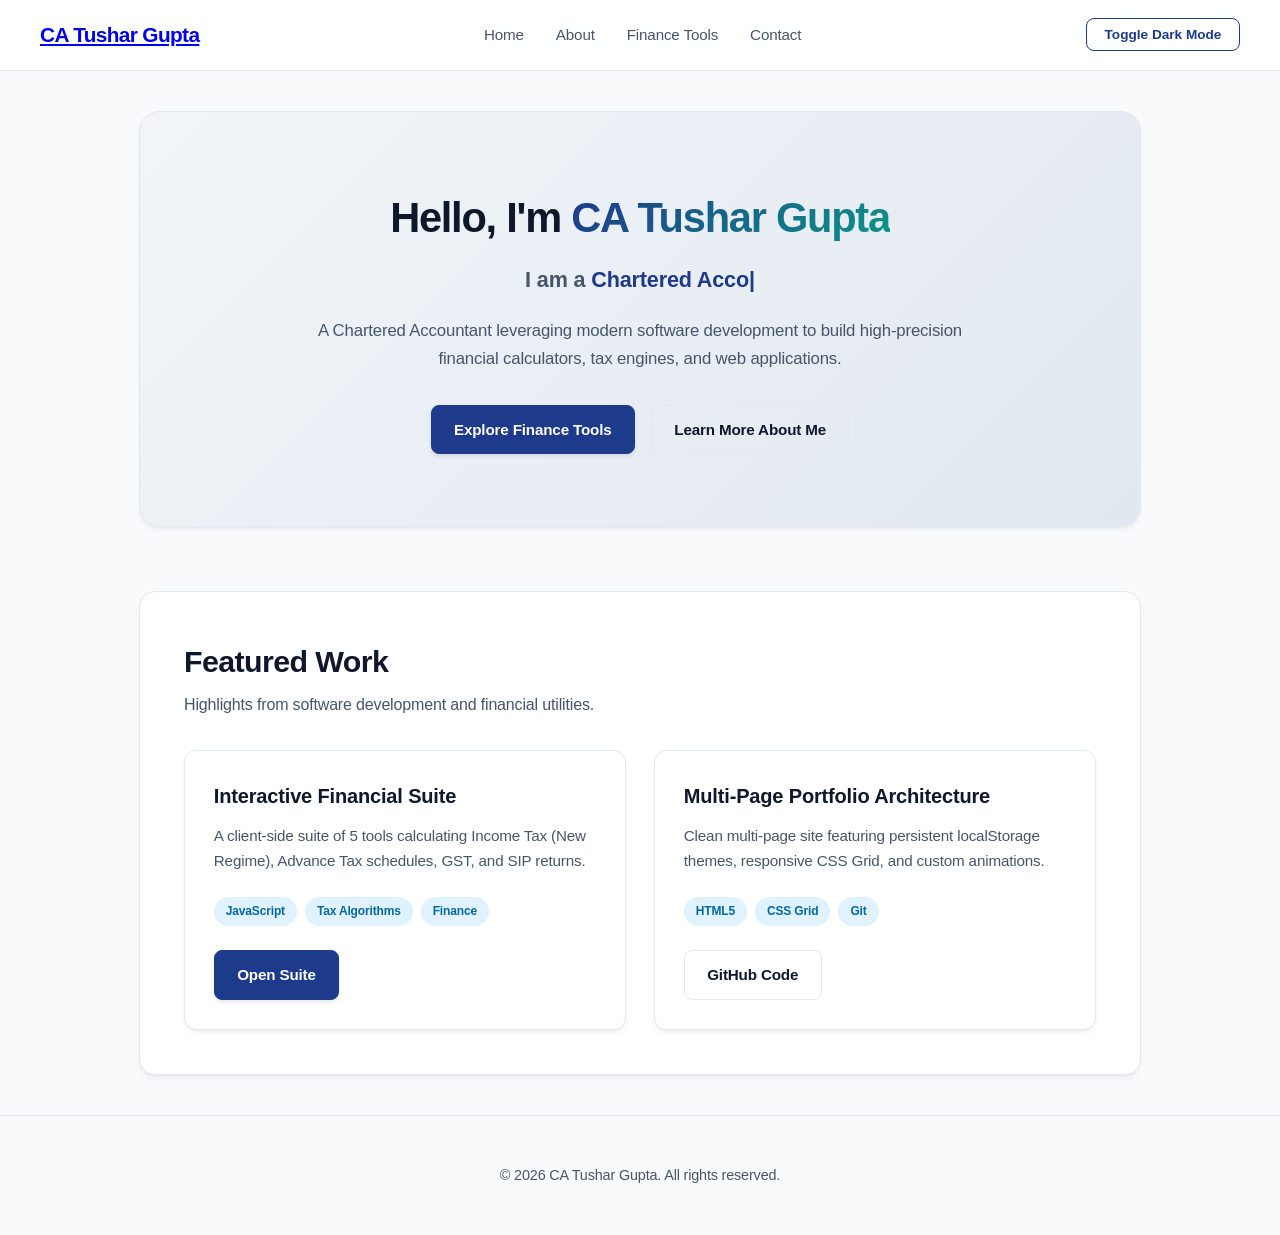
==== commit bbf2c04c: "feat: migrate to multi-page architecture with separate URLs" ====
--- a/index.html
+++ b/index.html
@@ -4,240 +4,92 @@
 <head>
     <meta charset="UTF-8">
     <meta name="viewport" content="width=device-width, initial-scale=1.0">
-    <title>CA Tushar Gupta | Portfolio & Financial Tools</title>
+    <title>CA Tushar Gupta | Home</title>
     <link rel="stylesheet" href="style.css">
 </head>
 
 <body>
 
-    <!-- HEADER / NAVIGATION -->
+    <!-- NAVBAR -->
     <header>
-        <div class="logo">CA Tushar Gupta</div>
-
+        <div class="logo"><a href="index.html" class="logo-link">CA Tushar Gupta</a></div>
         <nav>
             <ul class="nav-links">
-                <li><a href="#about">About</a></li>
-                <li><a href="#projects">Projects</a></li>
-                <li><a href="#finance-tools">Finance Tools</a></li>
-                <li><a href="#contact">Contact</a></li>
+                <li><a href="index.html" class="active-link">Home</a></li>
+                <li><a href="about.html">About</a></li>
+                <li><a href="finance-tools.html">Finance Tools</a></li>
+                <li><a href="contact.html">Contact</a></li>
             </ul>
         </nav>
-
         <button id="theme-toggle" aria-label="Toggle theme">Toggle Dark Mode</button>
     </header>
 
-    <!-- MAIN CONTENT -->
+    <!-- MAIN -->
     <main>
-
-        <!-- ABOUT / HERO SECTION -->
-        <section id="about" class="hero-section">
+        <!-- HERO -->
+        <section class="hero-section">
             <div class="hero-content">
                 <h2>Hello, I'm <span class="highlight">CA Tushar Gupta</span></h2>
                 <h3 class="typewriter-container">
                     I am a <span id="typewriter"></span><span class="cursor">|</span>
                 </h3>
                 <p>
-                    I am a Chartered Accountant passionate about bridging finance, regulatory compliance,
-                    and modern web technology. I build high-performance, interactive financial tools and web
-                    applications.
+                    A Chartered Accountant leveraging modern software development to build
+                    high-precision financial calculators, tax engines, and web applications.
                 </p>
                 <div class="hero-buttons">
-                    <a href="#finance-tools" class="btn-primary">Try Financial Tools</a>
-                    <a href="#projects" class="btn-secondary">View Projects</a>
+                    <a href="finance-tools.html" class="btn-primary">Explore Finance Tools</a>
+                    <a href="about.html" class="btn-secondary">Learn More About Me</a>
                 </div>
             </div>
         </section>
 
-        <!-- FEATURED PROJECTS SECTION -->
-        <section id="projects">
-            <h2 class="section-title">Featured Projects</h2>
-            <p class="section-subtitle">A showcase of software, finance tools, and web applications I have built.</p>
+        <!-- FEATURED PROJECTS -->
+        <section>
+            <h2 class="section-title">Featured Work</h2>
+            <p class="section-subtitle">Highlights from software development and financial utilities.</p>
 
             <div class="project-grid">
-
-                <!-- Project Card 1 -->
                 <article class="project-card">
                     <div class="card-content">
-                        <h3>Personal Portfolio Website</h3>
-                        <p>
-                            A responsive portfolio featuring semantic HTML, custom CSS variables,
-                            persistent dark mode, typewriter effects, and client-side financial computation widgets.
-                        </p>
+                        <h3>Interactive Financial Suite</h3>
+                        <p>A client-side suite of 5 tools calculating Income Tax (New Regime), Advance Tax schedules,
+                            GST, and SIP returns.</p>
+                        <div class="project-tags">
+                            <span class="tag">JavaScript</span>
+                            <span class="tag">Tax Algorithms</span>
+                            <span class="tag">Finance</span>
+                        </div>
+                    </div>
+                    <div class="project-links">
+                        <a href="finance-tools.html" class="btn-primary">Open Suite</a>
+                    </div>
+                </article>
+
+                <article class="project-card">
+                    <div class="card-content">
+                        <h3>Multi-Page Portfolio Architecture</h3>
+                        <p>Clean multi-page site featuring persistent localStorage themes, responsive CSS Grid, and
+                            custom animations.</p>
                         <div class="project-tags">
                             <span class="tag">HTML5</span>
                             <span class="tag">CSS Grid</span>
-                            <span class="tag">JavaScript</span>
                             <span class="tag">Git</span>
                         </div>
                     </div>
                     <div class="project-links">
-                        <a href="#" class="btn-primary">Live Demo</a>
-                        <a href="https://github.com" target="_blank" rel="noopener noreferrer"
-                            class="btn-secondary">GitHub</a>
+                        <a href="https://github.com" target="_blank" class="btn-secondary">GitHub Code</a>
                     </div>
                 </article>
-
-                <!-- Project Card 2 -->
-                <article class="project-card">
-                    <div class="card-content">
-                        <h3>Interactive Financial Calculators</h3>
-                        <p>
-                            A real-time financial math engine designed to calculate loan repayments,
-                            amortization balances, and graphical interest-to-principal ratios.
-                        </p>
-                        <div class="project-tags">
-                            <span class="tag">JavaScript</span>
-                            <span class="tag">Financial Algorithms</span>
-                            <span class="tag">UI/UX</span>
-                        </div>
-                    </div>
-                    <div class="project-links">
-                        <a href="#finance-tools" class="btn-primary">Test Live</a>
-                        <a href="https://github.com" target="_blank" rel="noopener noreferrer"
-                            class="btn-secondary">GitHub</a>
-                    </div>
-                </article>
-
-                <!-- Project Card 3 -->
-                <article class="project-card">
-                    <div class="card-content">
-                        <h3>Income Tax & GST Estimator</h3>
-                        <p>
-                            An upcoming client-side tool comparing tax slabs under both the New and Old regimes
-                            with instant rebate and surcharge calculation.
-                        </p>
-                        <div class="project-tags">
-                            <span class="tag">Taxation</span>
-                            <span class="tag">JavaScript</span>
-                            <span class="tag">Finance</span>
-                        </div>
-                    </div>
-                    <div class="project-links">
-                        <a href="#" class="btn-primary">Coming Soon</a>
-                        <a href="https://github.com" target="_blank" rel="noopener noreferrer"
-                            class="btn-secondary">GitHub</a>
-                    </div>
-                </article>
-
             </div>
         </section>
-
-        <!-- FINANCIAL TOOLS SECTION -->
-        <section id="finance-tools">
-            <h2 class="section-title">Interactive Financial Tools</h2>
-            <p class="section-subtitle">Real-time financial mathematics powered by client-side JavaScript.</p>
-
-            <div class="calculator-card">
-                <!-- Inputs & Sliders -->
-                <div class="calculator-inputs">
-                    <h3>Loan & EMI Calculator</h3>
-
-                    <div class="calc-group">
-                        <div class="calc-label-row">
-                            <label for="loan-amount">Loan Amount (₹)</label>
-                            <input type="number" id="loan-amount" min="10000" max="10000000" step="10000"
-                                value="1000000">
-                        </div>
-                        <input type="range" id="loan-amount-range" min="10000" max="10000000" step="10000"
-                            value="1000000">
-                    </div>
-
-                    <div class="calc-group">
-                        <div class="calc-label-row">
-                            <label for="interest-rate">Interest Rate (% p.a.)</label>
-                            <input type="number" id="interest-rate" min="1" max="25" step="0.1" value="8.5">
-                        </div>
-                        <input type="range" id="interest-rate-range" min="1" max="25" step="0.1" value="8.5">
-                    </div>
-
-                    <div class="calc-group">
-                        <div class="calc-label-row">
-                            <label for="loan-tenure">Tenure (Years)</label>
-                            <input type="number" id="loan-tenure" min="1" max="30" step="1" value="5">
-                        </div>
-                        <input type="range" id="loan-tenure-range" min="1" max="30" step="1" value="5">
-                    </div>
-                </div>
-
-                <!-- Results & Visual Ratio Bar -->
-                <div class="calculator-results">
-                    <div class="emi-display">
-                        <span class="emi-label">Monthly EMI</span>
-                        <div class="emi-value" id="res-emi">₹0</div>
-                    </div>
-
-                    <div class="results-breakdown">
-                        <div class="breakdown-row">
-                            <span>Principal Amount:</span>
-                            <strong id="res-principal">₹0</strong>
-                        </div>
-                        <div class="breakdown-row">
-                            <span>Total Interest:</span>
-                            <strong id="res-interest">₹0</strong>
-                        </div>
-                        <div class="breakdown-row total-row">
-                            <span>Total Amount Payable:</span>
-                            <strong id="res-total">₹0</strong>
-                        </div>
-                    </div>
-
-                    <div class="chart-container">
-                        <div class="ratio-bar">
-                            <div id="bar-principal" class="bar-fill principal-fill" style="width: 70%;"></div>
-                            <div id="bar-interest" class="bar-fill interest-fill" style="width: 30%;"></div>
-                        </div>
-                        <div class="chart-legend">
-                            <span><i class="legend-dot principal-dot"></i> Principal (<span
-                                    id="pct-principal">70%</span>)</span>
-                            <span><i class="legend-dot interest-dot"></i> Interest (<span
-                                    id="pct-interest">30%</span>)</span>
-                        </div>
-                    </div>
-                </div>
-            </div>
-        </section>
-
-        <!-- CONTACT SECTION -->
-        <section id="contact">
-            <h2 class="section-title">Get In Touch</h2>
-            <p class="section-subtitle">Have a query, collaboration, or project idea? Send me a message!</p>
-
-            <div class="contact-container">
-                <form id="contact-form" class="contact-form">
-                    <div class="form-group">
-                        <label for="name">Your Name</label>
-                        <input type="text" id="name" required placeholder="Tushar Gupta">
-                    </div>
-
-                    <div class="form-group">
-                        <label for="email">Your Email</label>
-                        <input type="email" id="email" required placeholder="tg5989486@gmail.com">
-                    </div>
-
-                    <div class="form-group">
-                        <label for="message">Your Message</label>
-                        <textarea id="message" rows="5" required placeholder="Hello, I'd like to connect..."></textarea>
-                    </div>
-
-                    <button type="submit" class="btn-primary submit-btn">Send Message</button>
-                    <p id="form-feedback" class="form-feedback"></p>
-                </form>
-            </div>
-        </section>
-
     </main>
 
-    <!-- FLOATING SCROLL TO TOP BUTTON -->
     <button id="scroll-top" aria-label="Scroll to top">↑</button>
-
-    <!-- FOOTER -->
     <footer>
         <p>&copy; 2026 CA Tushar Gupta. All rights reserved.</p>
     </footer>
-
-    <!-- SCRIPT -->
     <script src="script.js"></script>
-    <script src="finance-tools.js"></script>
 </body>
 
 </html>
--- a/style.css
+++ b/style.css
@@ -731,4 +731,17 @@
         font-weight: 600;
         margin-top: 0.5rem;
     }
+
+    /* Logo Link & Active Nav Link */
+    .logo-link {
+        text-decoration: none;
+        color: inherit;
+    }
+
+    .nav-links a.active-link {
+        color: var(--primary-color);
+        font-weight: 700;
+        border-bottom: 2px solid var(--primary-color);
+        padding-bottom: 4px;
+    }
 }
